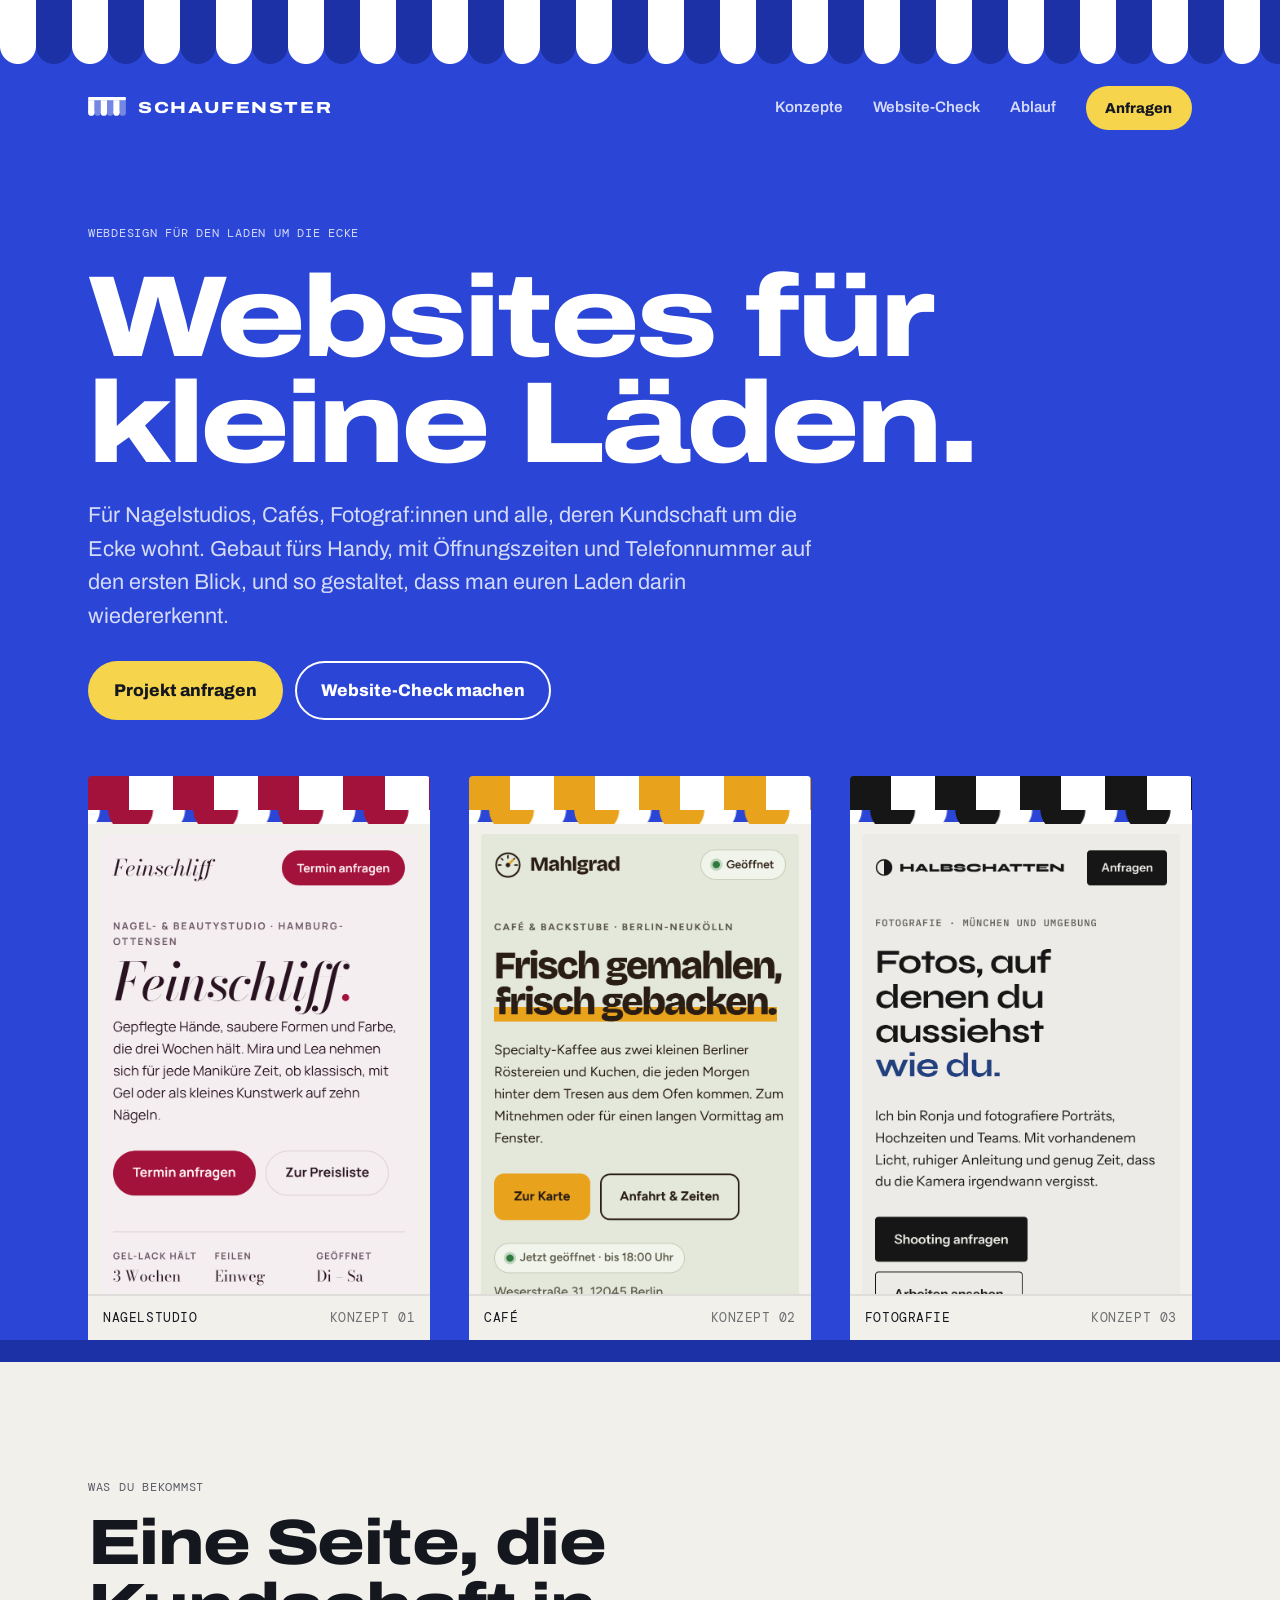
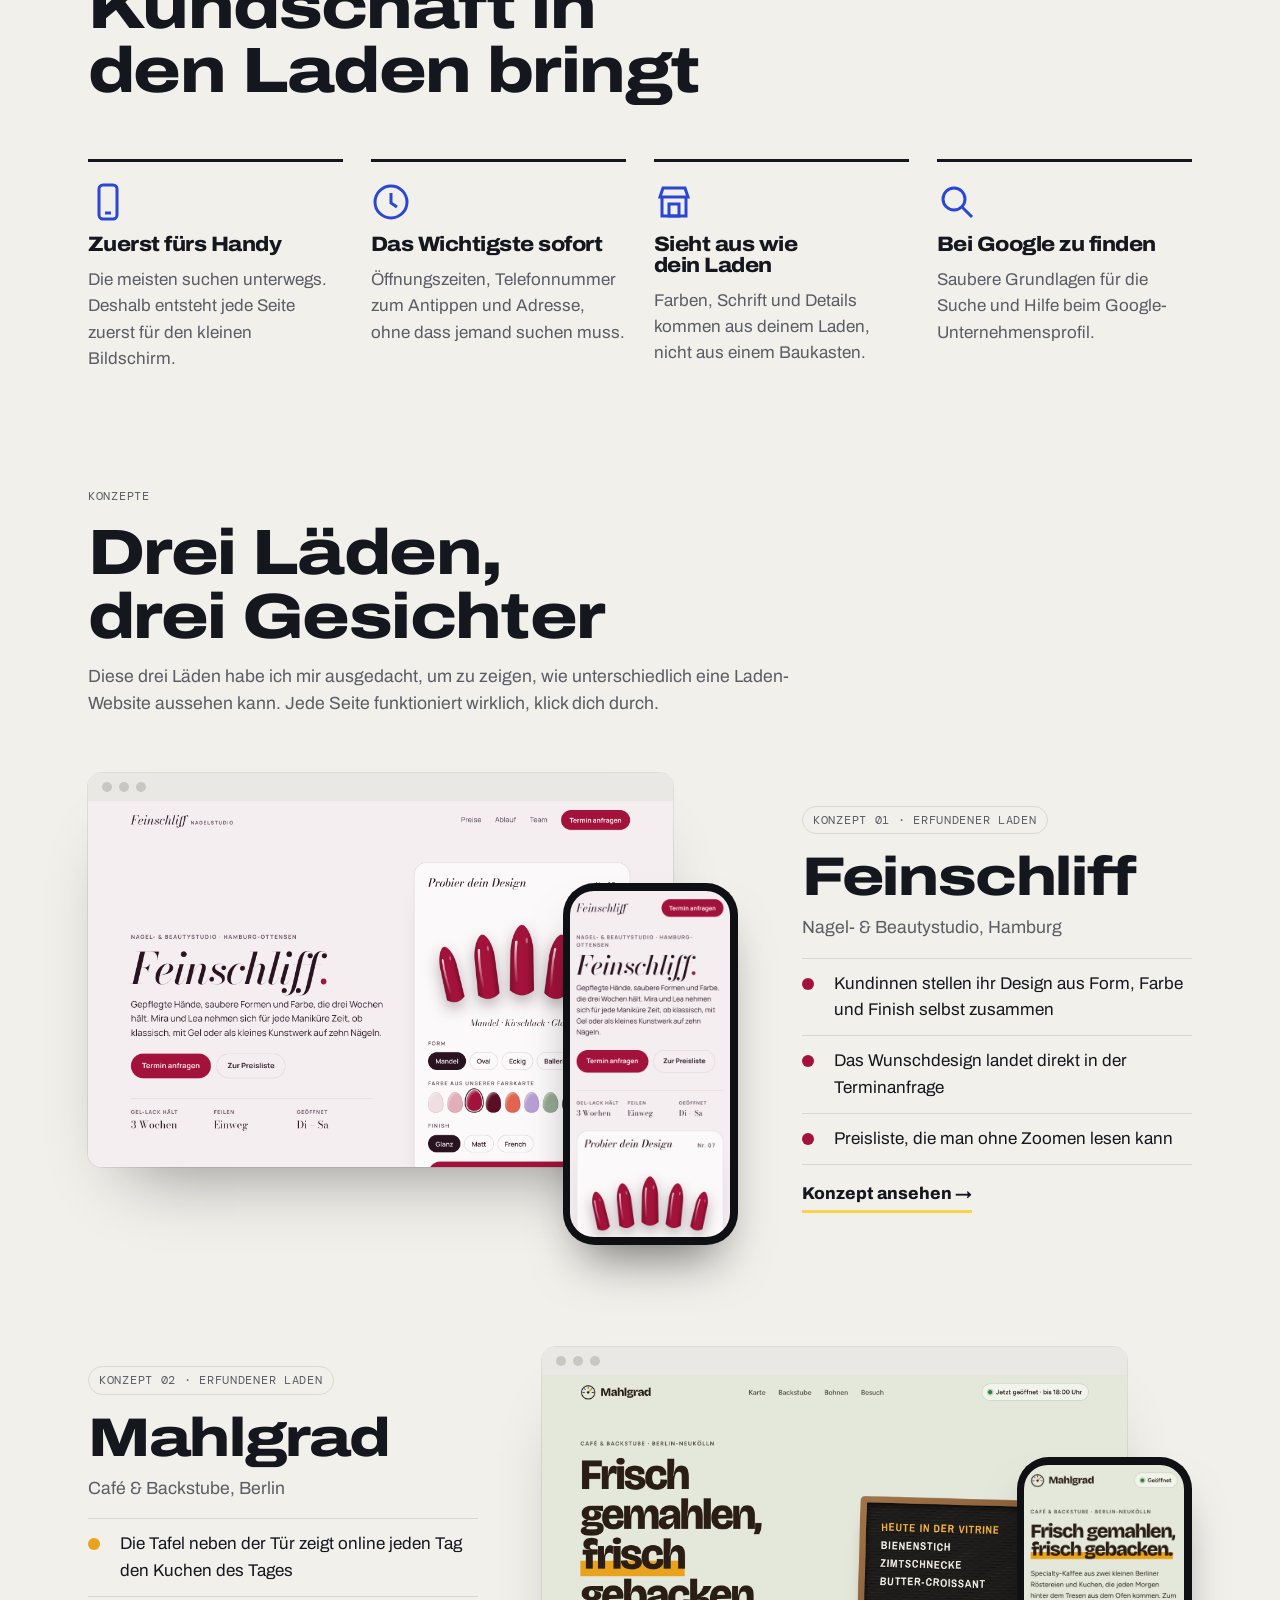
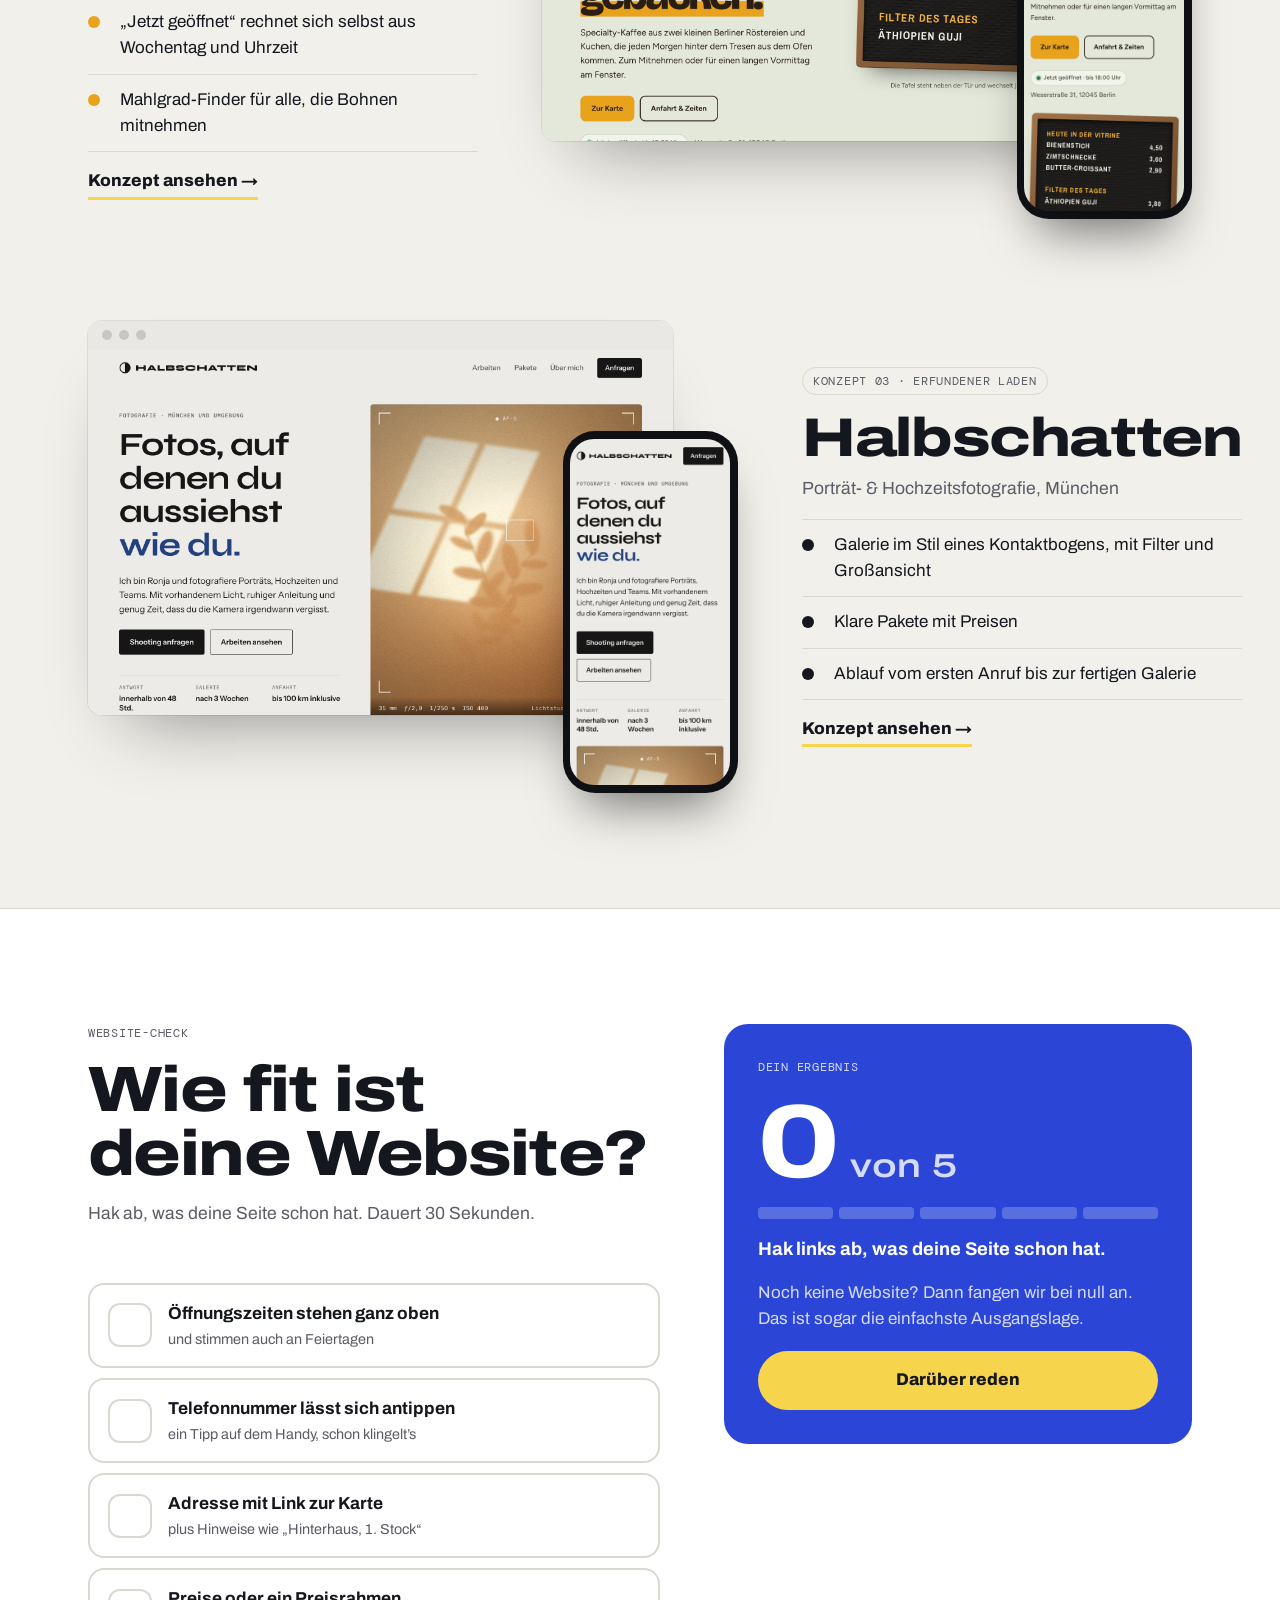
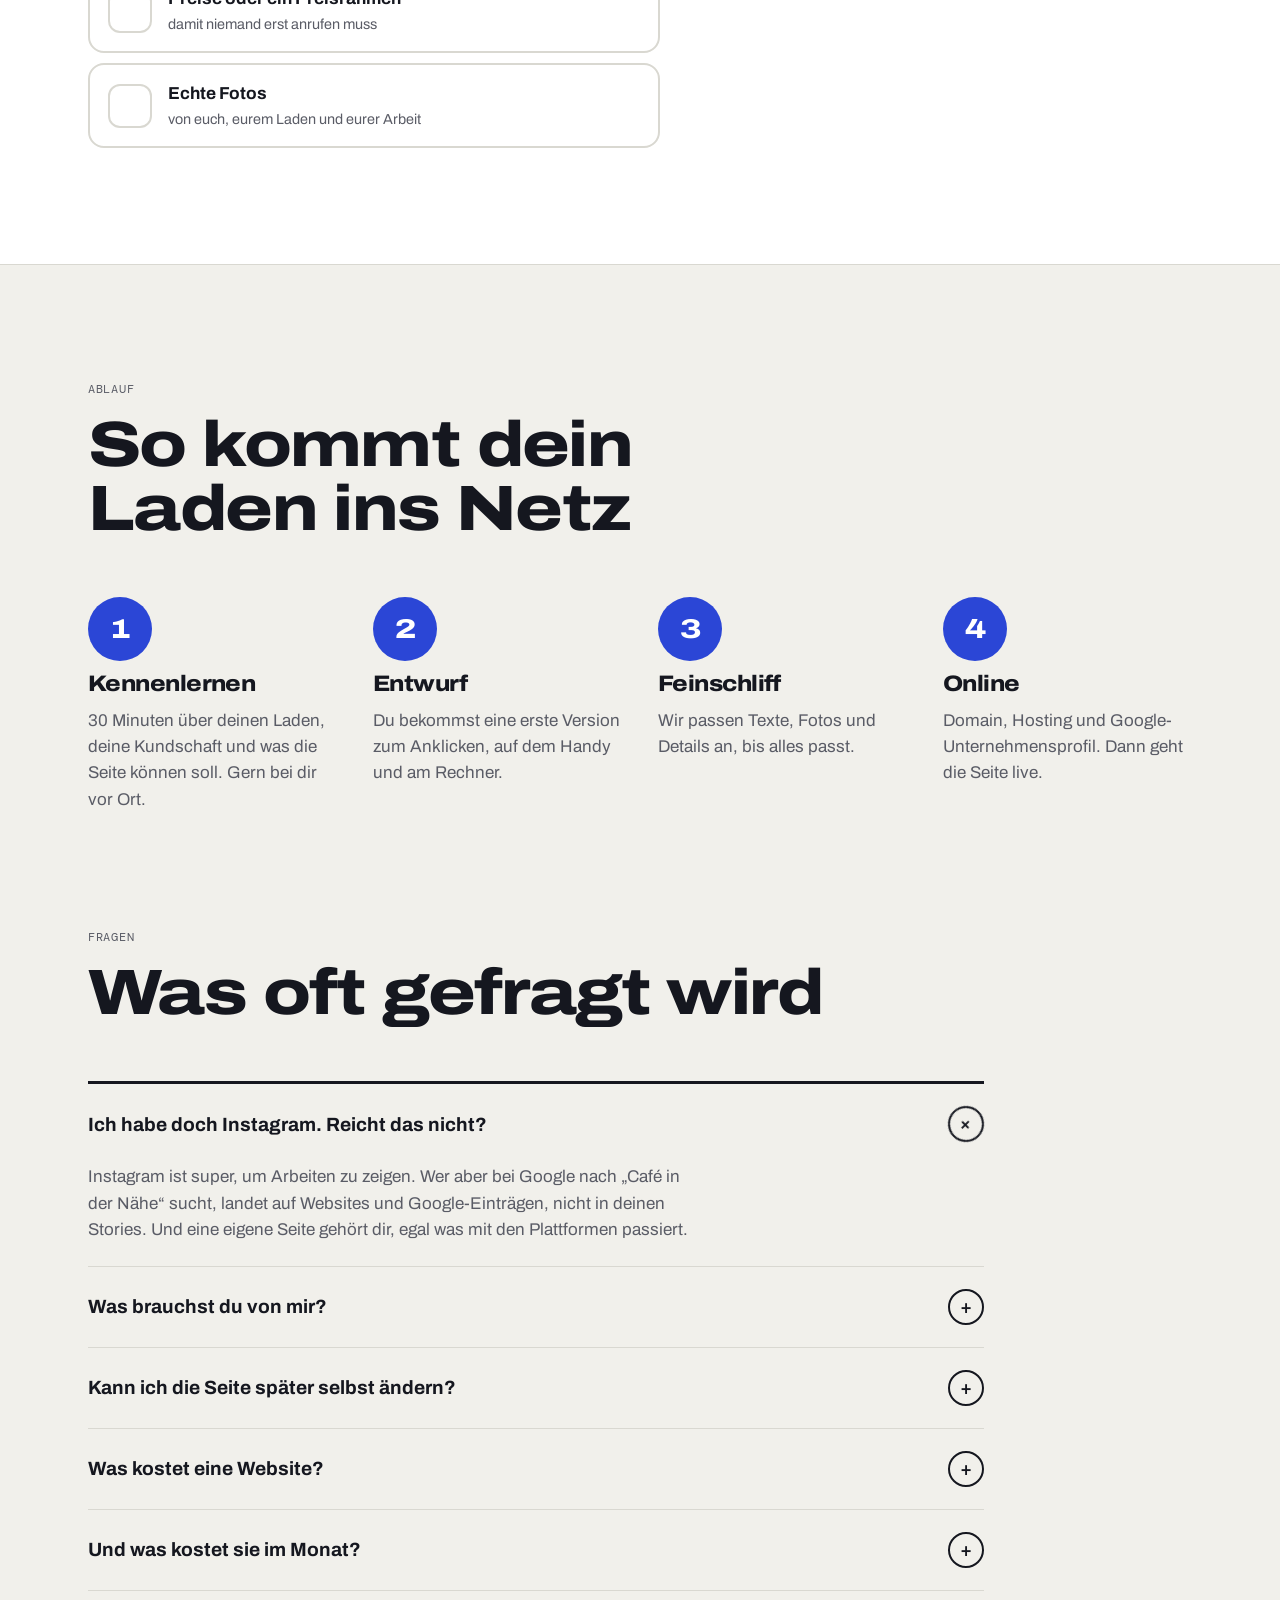
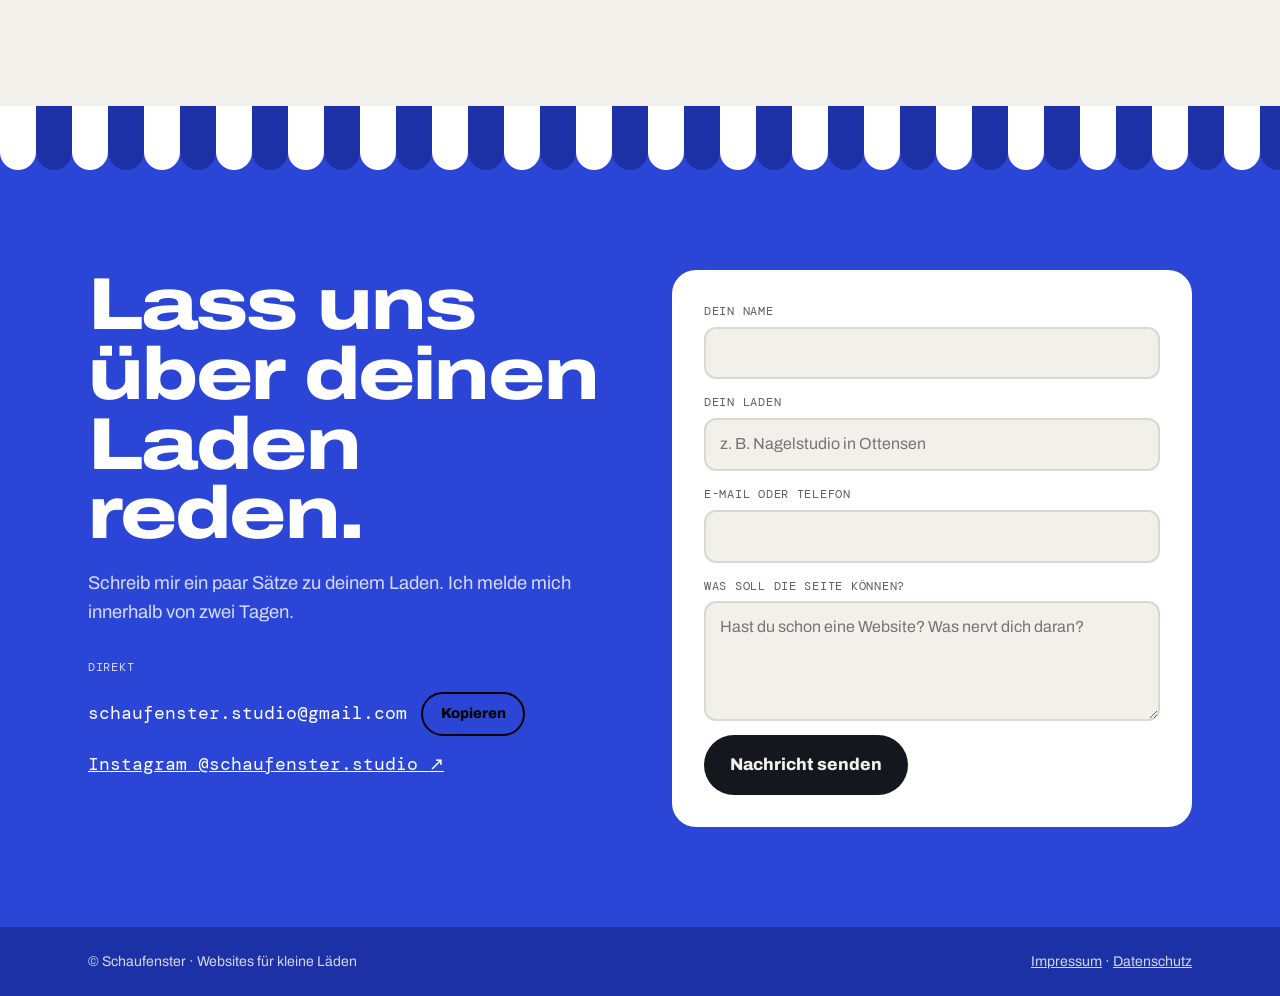
==== websites/index.html @ ecf6ef1a "Add Schaufenster portfolio site and story highlight covers Portfolio page linking the three concept " ====
<!doctype html>
<html lang="de">
<head>
<meta charset="utf-8">
<meta name="viewport" content="width=device-width, initial-scale=1, viewport-fit=cover">
<title>Schaufenster Webdesign</title>
<meta name="description" content="Schaufenster – Websites für Nagelstudios, Cafés, Fotograf:innen und alle Läden um die Ecke.">
<link rel="preconnect" href="https://fonts.googleapis.com">
<link rel="preconnect" href="https://fonts.gstatic.com" crossorigin>
<link rel="stylesheet" href="https://fonts.googleapis.com/css2?family=Archivo:wdth,wght@62..125,100..900&family=DM+Mono:wght@400;500&display=swap">
<style>
/* Layout: blaue Ladenstraße als Hero (drei Schaufenster mit den Konzepten), danach Papiergrund:
   Leistungen, Konzepte groß, Website-Check zum Abhaken, Ablauf, Fragen, blauer Kontaktblock. */
:root{
  --paper:#F1F0EB;
  --surface:#FFFFFF;
  --ink:#15171F;
  --muted:#5A5C66;
  --line:#D9D8D1;
  --cobalt:#2B46D6;
  --cobalt-deep:#1D31A6;
  --on-cobalt:#FFFFFF;
  --soft-on-cobalt:rgb(255 255 255 / .8);
  --accent-text:#2B46D6;
  --sun:#F6D44C;
  --on-sun:#15171F;
  --frame:#F1F0EB;
  --display:"Archivo","Arial Black",system-ui,sans-serif;
  --mono:"DM Mono",ui-monospace,Menlo,Consolas,monospace;
  --gutter:clamp(16px,4vw,48px);
}
@media (prefers-color-scheme: dark){
  :root:not([data-theme="light"]){
    --paper:#10121C;--surface:#191C2A;--ink:#ECEBE6;--muted:#A3A5B2;--line:#2D3144;--cobalt:#3550E0;--cobalt-deep:#22379F;--accent-text:#A3B4FF;--frame:#E9E8E3;color-scheme:dark;
  }
}
:root[data-theme="dark"]{
  --paper:#10121C;--surface:#191C2A;--ink:#ECEBE6;--muted:#A3A5B2;--line:#2D3144;--cobalt:#3550E0;--cobalt-deep:#22379F;--accent-text:#A3B4FF;--frame:#E9E8E3;color-scheme:dark;
}
*,*::before,*::after{box-sizing:border-box}
[hidden]{display:none!important}
html{scroll-behavior:smooth}
body{margin:0;background:var(--paper);color:var(--ink);font-family:var(--display);font-size:17px;line-height:1.55;font-variation-settings:"wdth" 100;-webkit-font-smoothing:antialiased}
.wrap{max-width:1200px;margin-inline:auto;padding-left:max(var(--gutter),env(safe-area-inset-left,0px));padding-right:max(var(--gutter),env(safe-area-inset-right,0px))}
a{color:inherit}
img{max-width:100%}
:focus-visible{outline:3px solid var(--sun);outline-offset:3px;border-radius:6px}
h1,h2,h3{margin:0;font-weight:800;line-height:1;letter-spacing:-.025em;text-wrap:balance}
p{margin:0}
.label{font-family:var(--mono);font-size:.78rem;letter-spacing:.06em;text-transform:uppercase;color:var(--muted)}
.wide{font-variation-settings:"wdth" 125}

/* Markise */
.awning{height:46px;background:repeating-linear-gradient(90deg,var(--a1) 0 36px,var(--a2) 36px 72px)}
.scallops{height:18px;background:
  radial-gradient(circle at 18px 0,var(--a1) 17.5px,transparent 18.5px) 0 0/72px 18px repeat-x,
  radial-gradient(circle at 54px 0,var(--a2) 17.5px,transparent 18.5px) 0 0/72px 18px repeat-x}

/* Hero */
.hero{background:var(--cobalt);color:var(--on-cobalt);margin-top:calc(-1 * env(safe-area-inset-top,0px));padding-top:env(safe-area-inset-top,0px);--a1:var(--on-cobalt);--a2:var(--cobalt-deep)}
.nav{display:flex;align-items:center;justify-content:space-between;gap:16px;padding-block:22px}
.logo{display:flex;align-items:center;gap:12px;text-decoration:none;font-weight:800;letter-spacing:.1em;font-size:1rem;font-variation-settings:"wdth" 125}
.logo svg{width:38px;height:22px}
.links{display:flex;align-items:center;gap:clamp(14px,2.4vw,30px);font-weight:600;font-size:.95rem}
.links a:not(.btn){text-decoration:none;color:var(--soft-on-cobalt)}
.links a:not(.btn):hover{color:var(--on-cobalt)}
@media (max-width:760px){.links a:not(.btn){display:none}}
.btn{font:inherit;display:inline-flex;align-items:center;justify-content:center;gap:.5rem;padding:.9rem 1.5rem;border-radius:999px;font-weight:800;text-decoration:none;border:2px solid transparent;cursor:pointer;transition:transform .15s ease}
.btn:hover{transform:translateY(-2px)}
.btn-sun{background:var(--sun);color:var(--on-sun)}
.btn-line{border-color:currentColor;background:transparent}
.btn-small{padding:.55rem 1.1rem;font-size:.9rem}
.hero-copy{display:grid;gap:22px;padding-block:clamp(28px,6vw,72px) clamp(36px,5vw,56px);max-width:58rem}
.hero h1{font-size:clamp(3rem,9vw,7.6rem);line-height:.92;letter-spacing:-.035em;font-variation-settings:"wdth" 125}
.hero .lead{font-size:clamp(1.08rem,1.8vw,1.35rem);max-width:34em;color:var(--soft-on-cobalt)}
.cta{display:flex;flex-wrap:wrap;gap:12px;margin-top:6px}

/* Ladenstraße */
.street{display:grid;grid-template-columns:repeat(3,minmax(0,1fr));gap:clamp(12px,3vw,40px);align-items:end;padding-bottom:0}
.shop{display:grid;text-decoration:none;color:inherit;transition:transform .25s cubic-bezier(.2,.7,.2,1)}
.shop:hover{transform:translateY(-8px)}
.shop .awning{height:clamp(18px,3vw,34px);background:repeating-linear-gradient(90deg,var(--a1) 0 12%,var(--a2) 12% 24.9%);border-radius:4px 4px 0 0}
.shop .scallops{height:clamp(8px,1.4vw,14px);background:
  radial-gradient(circle at 50% 0,var(--a1) 49%,transparent 51%) 0 0/24.9% 100% repeat-x,
  radial-gradient(circle at 50% 0,var(--a2) 49%,transparent 51%) 12.45% 0/24.9% 100% repeat-x;margin-bottom:-2px;position:relative;z-index:1}
.win{display:block;background:var(--frame);padding:clamp(5px,1vw,12px) clamp(5px,1vw,12px) 0;border-radius:0 0 0 0}
.win img{display:block;width:100%;aspect-ratio:9/13;object-fit:cover;object-position:top;border-radius:4px 4px 0 0}
.sill{display:flex;justify-content:space-between;align-items:center;gap:8px;background:var(--frame);color:#15171F;padding:clamp(6px,1vw,12px) clamp(8px,1.2vw,16px);font-family:var(--mono);font-size:clamp(.62rem,1.1vw,.82rem);letter-spacing:.04em;text-transform:uppercase;border-top:2px solid rgb(0 0 0 / .08)}
.sill span:last-child{opacity:.6}
@media (max-width:540px){.sill span:last-child{display:none}}
.pavement{height:clamp(14px,2vw,22px);background:var(--cobalt-deep)}

/* Bänder */
.band{padding-block:clamp(64px,9vw,120px)}
.sec-head{display:grid;gap:14px;max-width:46rem;margin-bottom:clamp(32px,5vw,56px)}
.sec-head h2{font-size:clamp(2.2rem,5.4vw,4rem);font-variation-settings:"wdth" 120}
.sec-head p:not(.label){font-size:1.1rem;color:var(--muted)}

/* Leistungen */
.feats{display:grid;grid-template-columns:repeat(4,minmax(0,1fr));gap:clamp(18px,2.5vw,28px)}
@media (max-width:980px){.feats{grid-template-columns:repeat(2,minmax(0,1fr))}}
@media (max-width:520px){.feats{grid-template-columns:minmax(0,1fr)}}
.feat{display:grid;gap:12px;align-content:start;padding-top:20px;border-top:3px solid var(--ink)}
.feat svg{width:40px;height:40px;color:var(--accent-text)}
.feat h3{font-size:1.3rem;font-variation-settings:"wdth" 110}
.feat p{color:var(--muted)}

/* Konzepte */
.cases{display:grid;gap:clamp(56px,8vw,110px)}
.case{display:grid;grid-template-columns:minmax(0,1.25fr) minmax(0,.75fr);gap:clamp(28px,5vw,72px);align-items:center}
.case:nth-child(even){grid-template-columns:minmax(0,.75fr) minmax(0,1.25fr)}
.case:nth-child(even) .device{order:2}
@media (max-width:900px){.case,.case:nth-child(even){grid-template-columns:minmax(0,1fr)}.case:nth-child(even) .device{order:0}}
.device{position:relative;padding-bottom:12%;padding-right:10%}
.browser{border-radius:14px;overflow:hidden;background:#FFFFFF;box-shadow:0 40px 70px -40px rgb(0 0 0 / .45),0 0 0 1px rgb(0 0 0 / .08)}
.browser .bar{height:28px;background:#E9E8E4;display:flex;align-items:center;gap:7px;padding-left:14px}
.browser .bar i{width:10px;height:10px;border-radius:50%;background:#C9C7C1}
.browser img{display:block;width:100%}
.phone{position:absolute;right:0;bottom:0;width:27%;padding:1.2%;border-radius:clamp(16px,2.6vw,32px);background:#0F1014;box-shadow:0 30px 50px -20px rgb(0 0 0 / .55)}
.phone img{display:block;width:100%;border-radius:clamp(12px,2vw,24px)}
.case-text{display:grid;gap:16px;align-content:center}
.case-text h3{font-size:clamp(2.2rem,4.4vw,3.4rem);font-variation-settings:"wdth" 125}
.case-text .kind{font-size:1.1rem;color:var(--muted);margin-top:-6px}
.case-text ul{list-style:none;margin:0;padding:0;border-top:1px solid var(--line)}
.case-text li{padding-block:12px;border-bottom:1px solid var(--line);display:grid;grid-template-columns:22px minmax(0,1fr);gap:10px}
.case-text li::before{content:"";width:12px;height:12px;margin-top:7px;border-radius:50%;background:var(--dot)}
.case-text .go{justify-self:start;color:var(--ink);font-weight:800;text-decoration:none;border-bottom:3px solid var(--sun);padding-bottom:2px}
.case-text .go:hover{border-bottom-color:var(--accent-text)}
.tag{justify-self:start;font-family:var(--mono);font-size:.74rem;letter-spacing:.06em;text-transform:uppercase;padding:4px 10px;border-radius:999px;border:1.5px solid var(--line);color:var(--muted)}

/* Website-Check */
.check-band{background:var(--surface);border-block:1px solid var(--line)}
.check{display:grid;grid-template-columns:minmax(0,1.1fr) minmax(0,.9fr);gap:clamp(28px,5vw,72px);align-items:start}
@media (max-width:900px){.check{grid-template-columns:minmax(0,1fr)}}
.qs{list-style:none;margin:0;padding:0;display:grid;gap:10px}
.q{position:relative}
.q input{position:absolute;opacity:0;inset:0;width:100%;height:100%;margin:0;cursor:pointer}
.q label{display:grid;grid-template-columns:44px minmax(0,1fr);gap:16px;align-items:center;padding:16px 18px;border:2px solid var(--line);border-radius:16px;cursor:pointer;transition:border-color .15s,background-color .15s}
.q .box{width:44px;height:44px;border-radius:12px;border:2px solid var(--line);display:grid;place-items:center;transition:background-color .15s,border-color .15s}
.q .box svg{width:24px;height:24px;opacity:0;color:var(--on-sun)}
.q b{display:block;font-size:1.08rem}
.q small{display:block;color:var(--muted);font-size:.9rem}
.q input:checked + label{border-color:var(--ink)}
.q input:checked + label .box{background:var(--sun);border-color:var(--sun)}
.q input:checked + label .box svg{opacity:1}
.q input:focus-visible + label{outline:3px solid var(--accent-text);outline-offset:2px}
.result{position:sticky;top:24px;display:grid;gap:18px;padding:clamp(22px,3vw,34px);border-radius:24px;background:var(--cobalt);color:var(--on-cobalt)}
.score{font-size:clamp(4rem,9vw,6.5rem);font-weight:800;line-height:.9;font-variation-settings:"wdth" 125;font-variant-numeric:tabular-nums}
.score small{font-size:.32em;font-weight:600;color:var(--soft-on-cobalt);letter-spacing:0}
.meter{display:grid;grid-template-columns:repeat(5,1fr);gap:6px}
.meter i{height:12px;border-radius:4px;background:rgb(255 255 255 / .22);transition:background-color .2s}
.meter i.on{background:var(--sun)}
.verdict{font-size:1.15rem;font-weight:700;line-height:1.35}
.verdict-sub{color:var(--soft-on-cobalt)}

/* Ablauf */
.steps{list-style:none;margin:0;padding:0;display:grid;grid-template-columns:repeat(4,minmax(0,1fr));gap:clamp(18px,3vw,36px)}
@media (max-width:980px){.steps{grid-template-columns:repeat(2,minmax(0,1fr))}}
@media (max-width:520px){.steps{grid-template-columns:minmax(0,1fr)}}
.steps li{display:grid;gap:12px;align-content:start}
.num{width:64px;height:64px;border-radius:50%;background:var(--cobalt);color:var(--on-cobalt);display:grid;place-items:center;font-size:1.7rem;font-weight:800;font-variation-settings:"wdth" 125}
.steps h3{font-size:1.4rem;font-variation-settings:"wdth" 112}
.steps p{color:var(--muted)}

/* Fragen */
.faq{display:grid;gap:0;border-top:3px solid var(--ink);max-width:56rem}
.faq details{border-bottom:1px solid var(--line)}
.faq summary{list-style:none;cursor:pointer;display:flex;justify-content:space-between;align-items:center;gap:18px;padding-block:22px;font-size:1.2rem;font-weight:700}
.faq summary::-webkit-details-marker{display:none}
.faq summary::after{content:"+";flex:none;width:36px;height:36px;border-radius:50%;display:grid;place-items:center;border:2px solid var(--ink);font-weight:600;transition:transform .2s}
.faq details[open] summary::after{transform:rotate(45deg)}
.faq details p{padding-bottom:22px;color:var(--muted);max-width:62ch}

/* Kontakt */
.contact{background:var(--cobalt);color:var(--on-cobalt);--a1:var(--on-cobalt);--a2:var(--cobalt-deep)}
.contact-in{display:grid;grid-template-columns:minmax(0,1fr) minmax(0,1fr);gap:clamp(28px,5vw,72px);align-items:start;padding-block:clamp(56px,8vw,100px)}
@media (max-width:900px){.contact-in{grid-template-columns:minmax(0,1fr)}}
.contact h2{font-size:clamp(2.4rem,6vw,4.6rem);font-variation-settings:"wdth" 125;line-height:.95}
.contact .lead{margin-top:20px;font-size:1.15rem;color:var(--soft-on-cobalt);max-width:30em}
.direct{display:grid;gap:14px;margin-top:32px}
.direct-row{display:flex;flex-wrap:wrap;align-items:center;gap:10px 14px}
.direct .addr{font-family:var(--mono);font-size:clamp(.95rem,2vw,1.15rem);user-select:all;overflow-wrap:anywhere}
.form{display:grid;gap:14px;padding:clamp(20px,3vw,32px);border-radius:24px;background:var(--surface);color:var(--ink)}
.form label{font-family:var(--mono);font-size:.76rem;letter-spacing:.06em;text-transform:uppercase;color:var(--muted)}
.field{display:grid;gap:6px}
.form input,.form select,.form textarea{font:inherit;font-size:1rem;color:var(--ink);background:var(--paper);border:2px solid var(--line);border-radius:12px;padding:.75rem .9rem;width:100%;min-width:0}
.form input:focus,.form select:focus,.form textarea:focus{outline:none;border-color:var(--cobalt)}
.form textarea{min-height:120px;resize:vertical}
.form .btn{justify-self:start;background:var(--ink);color:var(--paper)}
.status{padding:14px 16px;border-radius:12px;background:var(--paper);border:2px solid var(--sun);font-size:.95rem}
footer{background:var(--cobalt-deep);color:var(--soft-on-cobalt)}
.foot{display:flex;flex-wrap:wrap;justify-content:space-between;gap:10px 28px;padding-block:24px;font-size:.88rem}
@media (prefers-reduced-motion: reduce){html{scroll-behavior:auto}*,*::before,*::after{transition:none!important}}
</style>
</head>
<body>

<header class="hero" id="start">
  <div class="awning"></div>
  <div class="scallops"></div>
  <div class="wrap">
    <nav class="nav" aria-label="Hauptnavigation">
      <a class="logo" href="#start" aria-label="Schaufenster, zum Anfang">
        <svg viewBox="0 0 120 70" aria-hidden="true"><rect width="120" height="10" rx="2" fill="currentColor"/><g fill="currentColor"><rect x="0" y="10" width="20" height="40"/><circle cx="10" cy="50" r="10"/><rect x="40" y="10" width="20" height="40"/><circle cx="50" cy="50" r="10"/><rect x="80" y="10" width="20" height="40"/><circle cx="90" cy="50" r="10"/></g><g fill="currentColor" opacity=".35"><rect x="20" y="10" width="20" height="40"/><circle cx="30" cy="50" r="10"/><rect x="60" y="10" width="20" height="40"/><circle cx="70" cy="50" r="10"/><rect x="100" y="10" width="20" height="40"/><circle cx="110" cy="50" r="10"/></g></svg>
        SCHAUFENSTER
      </a>
      <div class="links">
        <a href="#konzepte">Konzepte</a>
        <a href="#check">Website-Check</a>
        <a href="#ablauf">Ablauf</a>
        <a class="btn btn-sun btn-small" href="#kontakt">Anfragen</a>
      </div>
    </nav>
    <div class="hero-copy">
      <p class="label" style="color:var(--soft-on-cobalt)">Webdesign für den Laden um die Ecke</p>
      <h1>Websites für kleine Läden.</h1>
      <p class="lead">Für Nagelstudios, Cafés, Fotograf:innen und alle, deren Kundschaft um die Ecke wohnt. Gebaut fürs Handy, mit Öffnungszeiten und Telefonnummer auf den ersten Blick, und so gestaltet, dass man euren Laden darin wiedererkennt.</p>
      <div class="cta">
        <a class="btn btn-sun" href="#kontakt">Projekt anfragen</a>
        <a class="btn btn-line" href="#check">Website-Check machen</a>
      </div>
    </div>
    <div class="street" aria-label="Drei Konzepte">
      <a class="shop" href="#konzept-feinschliff" style="--a1:#A3123A;--a2:#FFFFFF">
        <span class="awning"></span><span class="scallops"></span>
        <span class="win"><img src="img/feinschliff-mobile.png" alt="Handyansicht: Nagelstudio Feinschliff"></span>
        <span class="sill"><span>Nagelstudio</span><span>Konzept 01</span></span>
      </a>
      <a class="shop" href="#konzept-mahlgrad" style="--a1:#E9A21C;--a2:#FFFFFF">
        <span class="awning"></span><span class="scallops"></span>
        <span class="win"><img src="img/mahlgrad-mobile.png" alt="Handyansicht: Café Mahlgrad"></span>
        <span class="sill"><span>Café</span><span>Konzept 02</span></span>
      </a>
      <a class="shop" href="#konzept-halbschatten" style="--a1:#161616;--a2:#FFFFFF">
        <span class="awning"></span><span class="scallops"></span>
        <span class="win"><img src="img/halbschatten-mobile.png" alt="Handyansicht: Fotografie Halbschatten"></span>
        <span class="sill"><span>Fotografie</span><span>Konzept 03</span></span>
      </a>
    </div>
  </div>
  <div class="pavement"></div>
</header>

<main>
<section class="band">
  <div class="wrap">
    <div class="sec-head">
      <p class="label">Was du bekommst</p>
      <h2>Eine Seite, die Kundschaft in den Laden bringt</h2>
    </div>
    <div class="feats">
      <div class="feat">
        <svg viewBox="0 0 40 40" fill="none" stroke="currentColor" stroke-width="3" aria-hidden="true"><rect x="11" y="3" width="18" height="34" rx="4"/><line x1="17" y1="31" x2="23" y2="31"/></svg>
        <h3>Zuerst fürs Handy</h3>
        <p>Die meisten suchen unterwegs. Deshalb entsteht jede Seite zuerst für den kleinen Bildschirm.</p>
      </div>
      <div class="feat">
        <svg viewBox="0 0 40 40" fill="none" stroke="currentColor" stroke-width="3" aria-hidden="true"><circle cx="20" cy="20" r="16"/><path d="M20 11v10l6 4"/></svg>
        <h3>Das Wichtigste sofort</h3>
        <p>Öffnungszeiten, Telefonnummer zum Antippen und Adresse, ohne dass jemand suchen muss.</p>
      </div>
      <div class="feat">
        <svg viewBox="0 0 40 40" fill="none" stroke="currentColor" stroke-width="3" aria-hidden="true"><path d="M6 15h28l-3-9H9z"/><path d="M8 15v19h24V15"/><rect x="15" y="22" width="10" height="12"/></svg>
        <h3>Sieht aus wie dein Laden</h3>
        <p>Farben, Schrift und Details kommen aus deinem Laden, nicht aus einem Baukasten.</p>
      </div>
      <div class="feat">
        <svg viewBox="0 0 40 40" fill="none" stroke="currentColor" stroke-width="3" aria-hidden="true"><circle cx="17" cy="17" r="11"/><line x1="25" y1="25" x2="35" y2="35"/></svg>
        <h3>Bei Google zu finden</h3>
        <p>Saubere Grundlagen für die Suche und Hilfe beim Google-Unternehmensprofil.</p>
      </div>
    </div>
  </div>
</section>

<section class="band" id="konzepte" style="padding-top:0">
  <div class="wrap">
    <div class="sec-head">
      <p class="label">Konzepte</p>
      <h2>Drei Läden, drei Gesichter</h2>
      <p>Diese drei Läden habe ich mir ausgedacht, um zu zeigen, wie unterschiedlich eine Laden-Website aussehen kann. Jede Seite funktioniert wirklich, klick dich durch.</p>
    </div>
    <div class="cases">
      <article class="case" id="konzept-feinschliff" style="--dot:#A3123A">
        <div class="device">
          <div class="browser"><div class="bar"><i></i><i></i><i></i></div><img src="img/feinschliff-desktop.png" alt="Desktopansicht der Nagelstudio-Website Feinschliff" loading="lazy"></div>
          <div class="phone"><img src="img/feinschliff-mobile.png" alt="" loading="lazy"></div>
        </div>
        <div class="case-text">
          <span class="tag">Konzept 01 · erfundener Laden</span>
          <h3>Feinschliff</h3>
          <p class="kind">Nagel- &amp; Beautystudio, Hamburg</p>
          <ul>
            <li>Kundinnen stellen ihr Design aus Form, Farbe und Finish selbst zusammen</li>
            <li>Das Wunschdesign landet direkt in der Terminanfrage</li>
            <li>Preisliste, die man ohne Zoomen lesen kann</li>
          </ul>
          <a class="go" href="feinschliff/index.html">Konzept ansehen →</a>
        </div>
      </article>
      <article class="case" id="konzept-mahlgrad" style="--dot:#E9A21C">
        <div class="device">
          <div class="browser"><div class="bar"><i></i><i></i><i></i></div><img src="img/mahlgrad-desktop.png" alt="Desktopansicht der Café-Website Mahlgrad" loading="lazy"></div>
          <div class="phone"><img src="img/mahlgrad-mobile.png" alt="" loading="lazy"></div>
        </div>
        <div class="case-text">
          <span class="tag">Konzept 02 · erfundener Laden</span>
          <h3>Mahlgrad</h3>
          <p class="kind">Café &amp; Backstube, Berlin</p>
          <ul>
            <li>Die Tafel neben der Tür zeigt online jeden Tag den Kuchen des Tages</li>
            <li>„Jetzt geöffnet“ rechnet sich selbst aus Wochentag und Uhrzeit</li>
            <li>Mahlgrad-Finder für alle, die Bohnen mitnehmen</li>
          </ul>
          <a class="go" href="mahlgrad/index.html">Konzept ansehen →</a>
        </div>
      </article>
      <article class="case" id="konzept-halbschatten" style="--dot:var(--ink)">
        <div class="device">
          <div class="browser"><div class="bar"><i></i><i></i><i></i></div><img src="img/halbschatten-desktop.png" alt="Desktopansicht der Fotografie-Website Halbschatten" loading="lazy"></div>
          <div class="phone"><img src="img/halbschatten-mobile.png" alt="" loading="lazy"></div>
        </div>
        <div class="case-text">
          <span class="tag">Konzept 03 · erfundener Laden</span>
          <h3>Halbschatten</h3>
          <p class="kind">Porträt- &amp; Hochzeitsfotografie, München</p>
          <ul>
            <li>Galerie im Stil eines Kontaktbogens, mit Filter und Großansicht</li>
            <li>Klare Pakete mit Preisen</li>
            <li>Ablauf vom ersten Anruf bis zur fertigen Galerie</li>
          </ul>
          <a class="go" href="halbschatten/index.html">Konzept ansehen →</a>
        </div>
      </article>
    </div>
  </div>
</section>

<section class="band check-band" id="check">
  <div class="wrap check">
    <div>
      <div class="sec-head">
        <p class="label">Website-Check</p>
        <h2>Wie fit ist deine Website?</h2>
        <p>Hak ab, was deine Seite schon hat. Dauert 30 Sekunden.</p>
      </div>
      <ul class="qs" id="qs">
        <li class="q"><input type="checkbox" id="q1"><label for="q1"><span class="box"><svg viewBox="0 0 24 24" fill="none" stroke="currentColor" stroke-width="3.4" stroke-linecap="round" stroke-linejoin="round"><path d="M4 12.5l5 5L20 6.5"/></svg></span><span><b>Öffnungszeiten stehen ganz oben</b><small>und stimmen auch an Feiertagen</small></span></label></li>
        <li class="q"><input type="checkbox" id="q2"><label for="q2"><span class="box"><svg viewBox="0 0 24 24" fill="none" stroke="currentColor" stroke-width="3.4" stroke-linecap="round" stroke-linejoin="round"><path d="M4 12.5l5 5L20 6.5"/></svg></span><span><b>Telefonnummer lässt sich antippen</b><small>ein Tipp auf dem Handy, schon klingelt’s</small></span></label></li>
        <li class="q"><input type="checkbox" id="q3"><label for="q3"><span class="box"><svg viewBox="0 0 24 24" fill="none" stroke="currentColor" stroke-width="3.4" stroke-linecap="round" stroke-linejoin="round"><path d="M4 12.5l5 5L20 6.5"/></svg></span><span><b>Adresse mit Link zur Karte</b><small>plus Hinweise wie „Hinterhaus, 1. Stock“</small></span></label></li>
        <li class="q"><input type="checkbox" id="q4"><label for="q4"><span class="box"><svg viewBox="0 0 24 24" fill="none" stroke="currentColor" stroke-width="3.4" stroke-linecap="round" stroke-linejoin="round"><path d="M4 12.5l5 5L20 6.5"/></svg></span><span><b>Preise oder ein Preisrahmen</b><small>damit niemand erst anrufen muss</small></span></label></li>
        <li class="q"><input type="checkbox" id="q5"><label for="q5"><span class="box"><svg viewBox="0 0 24 24" fill="none" stroke="currentColor" stroke-width="3.4" stroke-linecap="round" stroke-linejoin="round"><path d="M4 12.5l5 5L20 6.5"/></svg></span><span><b>Echte Fotos</b><small>von euch, eurem Laden und eurer Arbeit</small></span></label></li>
      </ul>
    </div>
    <aside class="result" aria-live="polite">
      <p class="label" style="color:var(--soft-on-cobalt)">Dein Ergebnis</p>
      <p class="score"><span id="score">0</span><small> von 5</small></p>
      <div class="meter" id="meter" aria-hidden="true"><i></i><i></i><i></i><i></i><i></i></div>
      <p class="verdict" id="verdict">Hak links ab, was deine Seite schon hat.</p>
      <p class="verdict-sub" id="verdict-sub">Noch keine Website? Dann fangen wir bei null an. Das ist sogar die einfachste Ausgangslage.</p>
      <a class="btn btn-sun" href="#kontakt">Darüber reden</a>
    </aside>
  </div>
</section>

<section class="band" id="ablauf">
  <div class="wrap">
    <div class="sec-head">
      <p class="label">Ablauf</p>
      <h2>So kommt dein Laden ins Netz</h2>
    </div>
    <ol class="steps">
      <li><span class="num">1</span><h3>Kennenlernen</h3><p>30 Minuten über deinen Laden, deine Kundschaft und was die Seite können soll. Gern bei dir vor Ort.</p></li>
      <li><span class="num">2</span><h3>Entwurf</h3><p>Du bekommst eine erste Version zum Anklicken, auf dem Handy und am Rechner.</p></li>
      <li><span class="num">3</span><h3>Feinschliff</h3><p>Wir passen Texte, Fotos und Details an, bis alles passt.</p></li>
      <li><span class="num">4</span><h3>Online</h3><p>Domain, Hosting und Google-Unternehmensprofil. Dann geht die Seite live.</p></li>
    </ol>
  </div>
</section>

<section class="band" style="padding-top:0">
  <div class="wrap">
    <div class="sec-head">
      <p class="label">Fragen</p>
      <h2>Was oft gefragt wird</h2>
    </div>
    <div class="faq">
      <details open><summary>Ich habe doch Instagram. Reicht das nicht?</summary><p>Instagram ist super, um Arbeiten zu zeigen. Wer aber bei Google nach „Café in der Nähe“ sucht, landet auf Websites und Google-Einträgen, nicht in deinen Stories. Und eine eigene Seite gehört dir, egal was mit den Plattformen passiert.</p></details>
      <details><summary>Was brauchst du von mir?</summary><p>Ein Gespräch über deinen Laden, deine Öffnungszeiten, Preise und ein paar Fotos. Wenn du keine guten Fotos hast oder dir die Texte schwerfallen, finden wir gemeinsam eine Lösung.</p></details>
      <details><summary>Kann ich die Seite später selbst ändern?</summary><p>Auf Wunsch ja. Dinge, die sich oft ändern, wie Öffnungszeiten, Preise oder der Kuchen des Tages, kann ich so einrichten, dass du sie selbst anpasst.</p></details>
      <details><summary>Was kostet eine Website?</summary><p>Das hängt davon ab, was die Seite können soll. Nach dem Kennenlernen bekommst du ein festes Angebot, bevor irgendetwas losgeht.</p></details>
      <details><summary>Und was kostet sie im Monat?</summary><p>Für Domain und Hosting fallen meist nur wenige Euro im Monat an. Ich helfe dir bei der Einrichtung, die Verträge laufen auf deinen Namen.</p></details>
    </div>
  </div>
</section>

<section class="contact" id="kontakt">
  <div class="awning"></div>
  <div class="scallops"></div>
  <div class="wrap contact-in">
    <div>
      <h2>Lass uns über deinen Laden reden.</h2>
      <p class="lead">Schreib mir ein paar Sätze zu deinem Laden. Ich melde mich innerhalb von zwei Tagen.</p>
      <div class="direct">
        <p class="label" style="color:var(--soft-on-cobalt)">Direkt</p>
        <div class="direct-row"><span class="addr" id="mail">schaufenster.studio@gmail.com</span><button class="btn btn-line btn-small" type="button" id="copy">Kopieren</button></div>
        <div class="direct-row"><a class="addr" href="https://www.instagram.com/schaufenster.studio/" target="_blank" rel="noopener">Instagram @schaufenster.studio ↗</a></div>
      </div>
    </div>
    <form class="form" id="form" name="kontakt" method="POST" data-netlify="true" netlify-honeypot="website">
      <input type="hidden" name="form-name" value="kontakt">
      <p hidden><label>Nicht ausfüllen <input name="website"></label></p>
      <div class="field"><label for="f-name">Dein Name</label><input id="f-name" name="name" autocomplete="name" required></div>
      <div class="field"><label for="f-shop">Dein Laden</label><input id="f-shop" name="laden" placeholder="z. B. Nagelstudio in Ottensen"></div>
      <div class="field"><label for="f-mail">E-Mail oder Telefon</label><input id="f-mail" name="kontakt" required></div>
      <div class="field"><label for="f-msg">Was soll die Seite können?</label><textarea id="f-msg" name="nachricht" placeholder="Hast du schon eine Website? Was nervt dich daran?"></textarea></div>
      <button class="btn" type="submit">Nachricht senden</button>
      <p class="status" id="status" role="status" hidden></p>
    </form>
  </div>
</section>
</main>

<footer>
  <div class="wrap foot">
    <span>© Schaufenster · Websites für kleine Läden</span>
    <span><a href="#impressum">Impressum</a> · <a href="#datenschutz">Datenschutz</a></span>
  </div>
</footer>

<script>
(() => {
  // Website-Check
  const boxes = [...document.querySelectorAll("#qs input")];
  const bars = [...document.querySelectorAll("#meter i")];
  const T = {
    0: ["Hak links ab, was deine Seite schon hat.", "Noch keine Website? Dann fangen wir bei null an. Das ist sogar die einfachste Ausgangslage."],
    1: ["Da fehlt noch einiges.", "Gerade diese Punkte entscheiden, ob jemand vorbeikommt oder weitersucht."],
    2: ["Da fehlt noch einiges.", "Gerade diese Punkte entscheiden, ob jemand vorbeikommt oder weitersucht."],
    3: ["Gute Basis.", "Mit den fehlenden Punkten holst du deutlich mehr raus. Meist sind das kleine Änderungen."],
    4: ["Fast perfekt.", "Ein Punkt noch, dann hat deine Seite alles, was Kund:innen suchen."],
    5: ["Stark! Alles Wichtige ist da.", "Wenn deine Seite trotzdem nicht nach deinem Laden aussieht, lass uns reden."]
  };
  function update() {
    const n = boxes.filter(b => b.checked).length;
    document.getElementById("score").textContent = n;
    bars.forEach((b, i) => b.classList.toggle("on", i < n));
    const any = boxes.some(b => b.checked);
    const [v, s] = any ? T[n] : T[0];
    document.getElementById("verdict").textContent = v;
    document.getElementById("verdict-sub").textContent = s;
  }
  boxes.forEach(b => b.addEventListener("change", update));
  update();

  // E-Mail kopieren
  const copyBtn = document.getElementById("copy"), mail = document.getElementById("mail");
  copyBtn.addEventListener("click", () => {
    const ok = () => { copyBtn.textContent = "Kopiert"; setTimeout(() => copyBtn.textContent = "Kopieren", 1600); };
    const fb = () => { const r = document.createRange(); r.selectNodeContents(mail); const s = getSelection(); s.removeAllRanges(); s.addRange(r); copyBtn.textContent = "Markiert"; };
    try { navigator.clipboard.writeText(mail.textContent).then(ok, fb); } catch (_) { fb(); }
  });

  // Kontaktformular: auf Netlify wird es dort gespeichert, sonst Hinweis auf die E-Mail
  const form = document.getElementById("form"), status = document.getElementById("status");
  form.addEventListener("submit", async e => {
    e.preventDefault();
    const data = new URLSearchParams(new FormData(form)).toString();
    let sent = false;
    try {
      const r = await fetch("/", { method: "POST", headers: { "Content-Type": "application/x-www-form-urlencoded" }, body: data });
      sent = r.ok;
    } catch (_) {}
    status.textContent = sent
      ? "Danke! Deine Nachricht ist angekommen. Ich melde mich innerhalb von zwei Tagen."
      : "Das Formular ist hier noch nicht verbunden. Schreib mir bitte direkt an " + mail.textContent + ".";
    status.hidden = false;
    if (sent) form.reset();
  });
})();
</script>
</body>
</html>
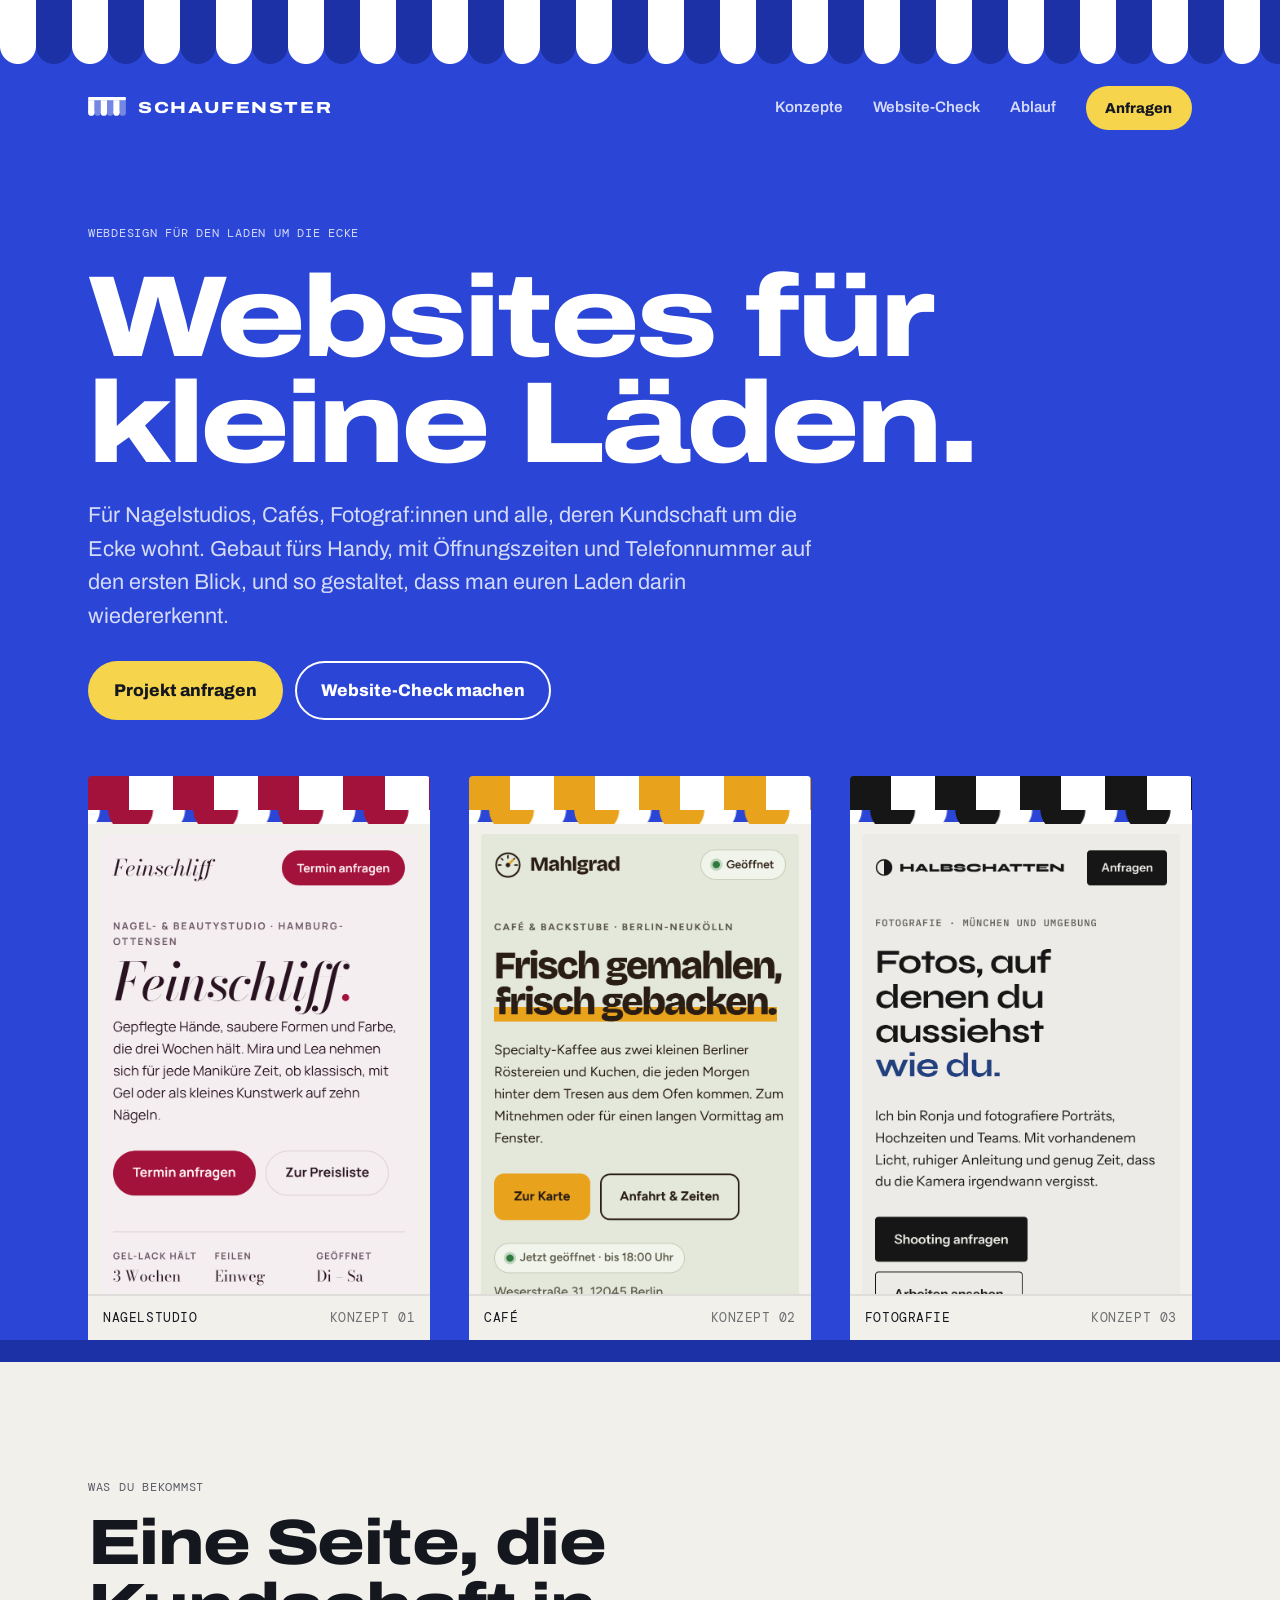
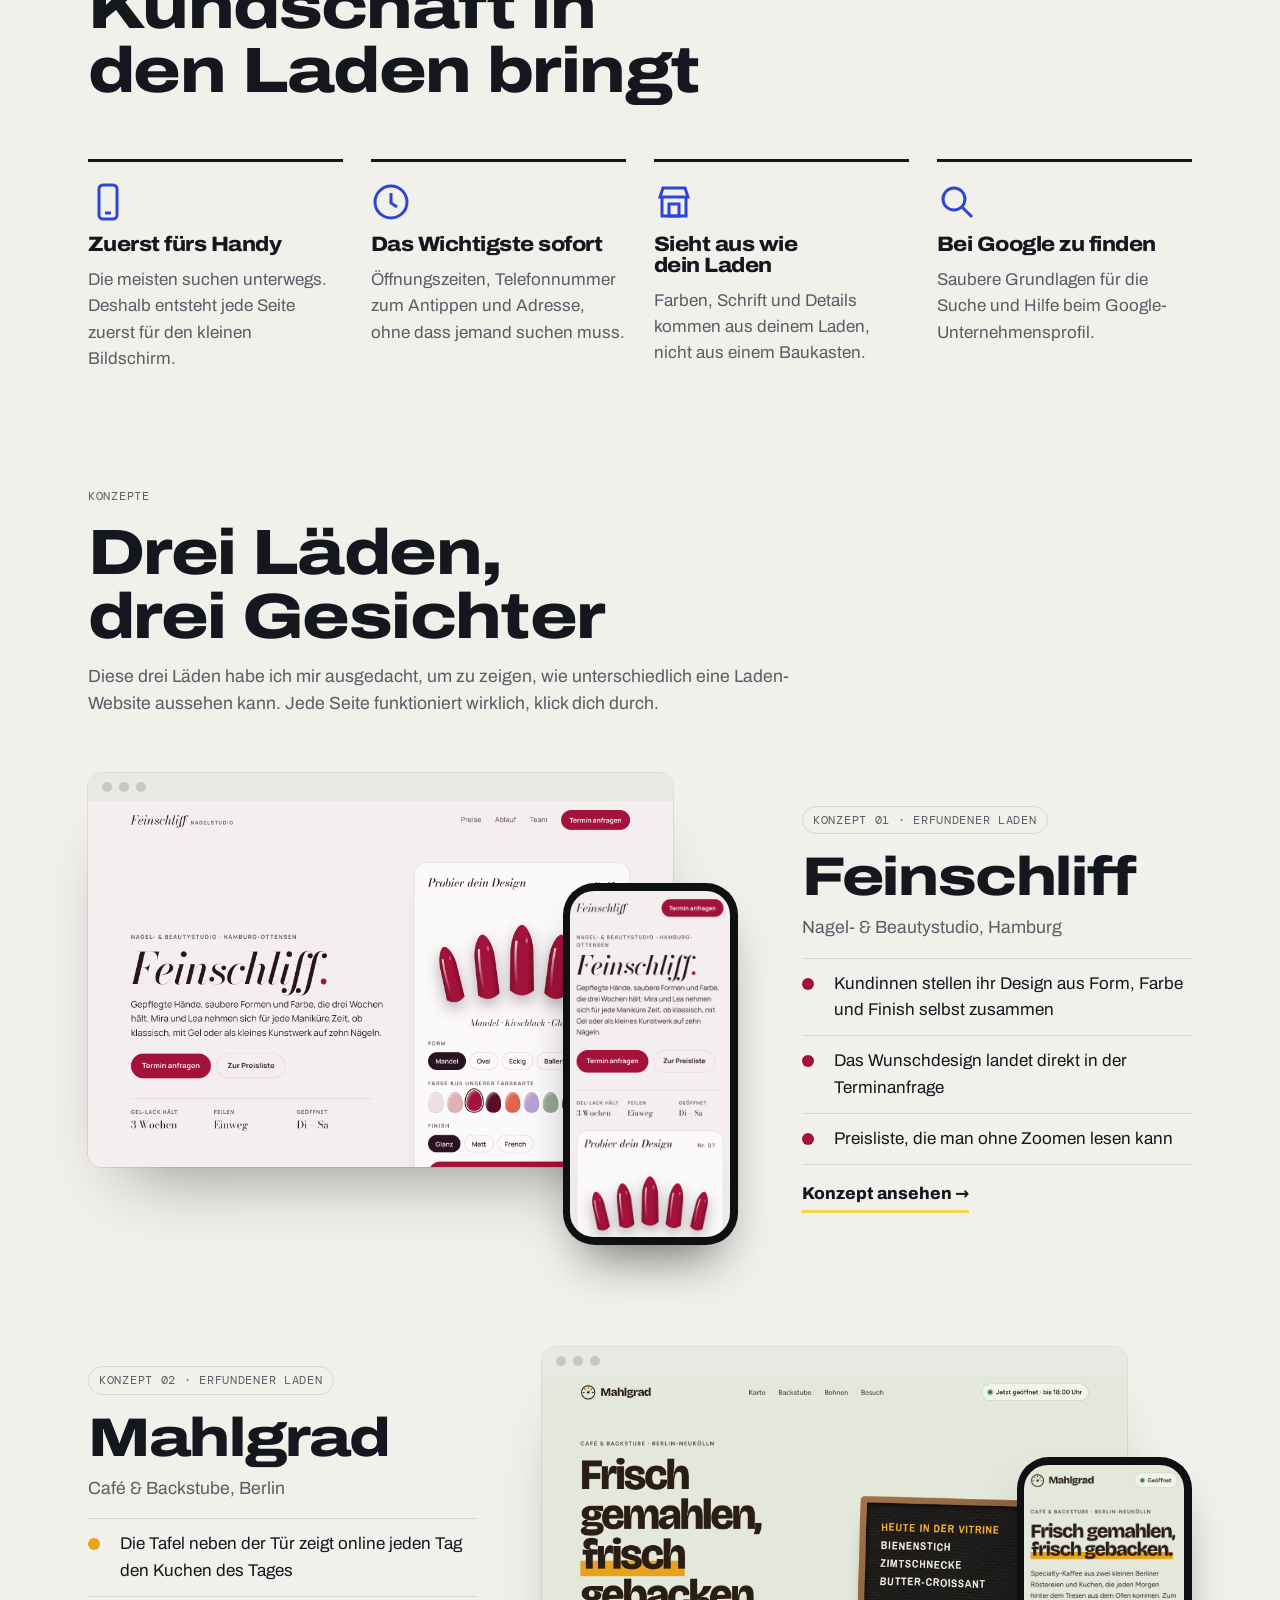
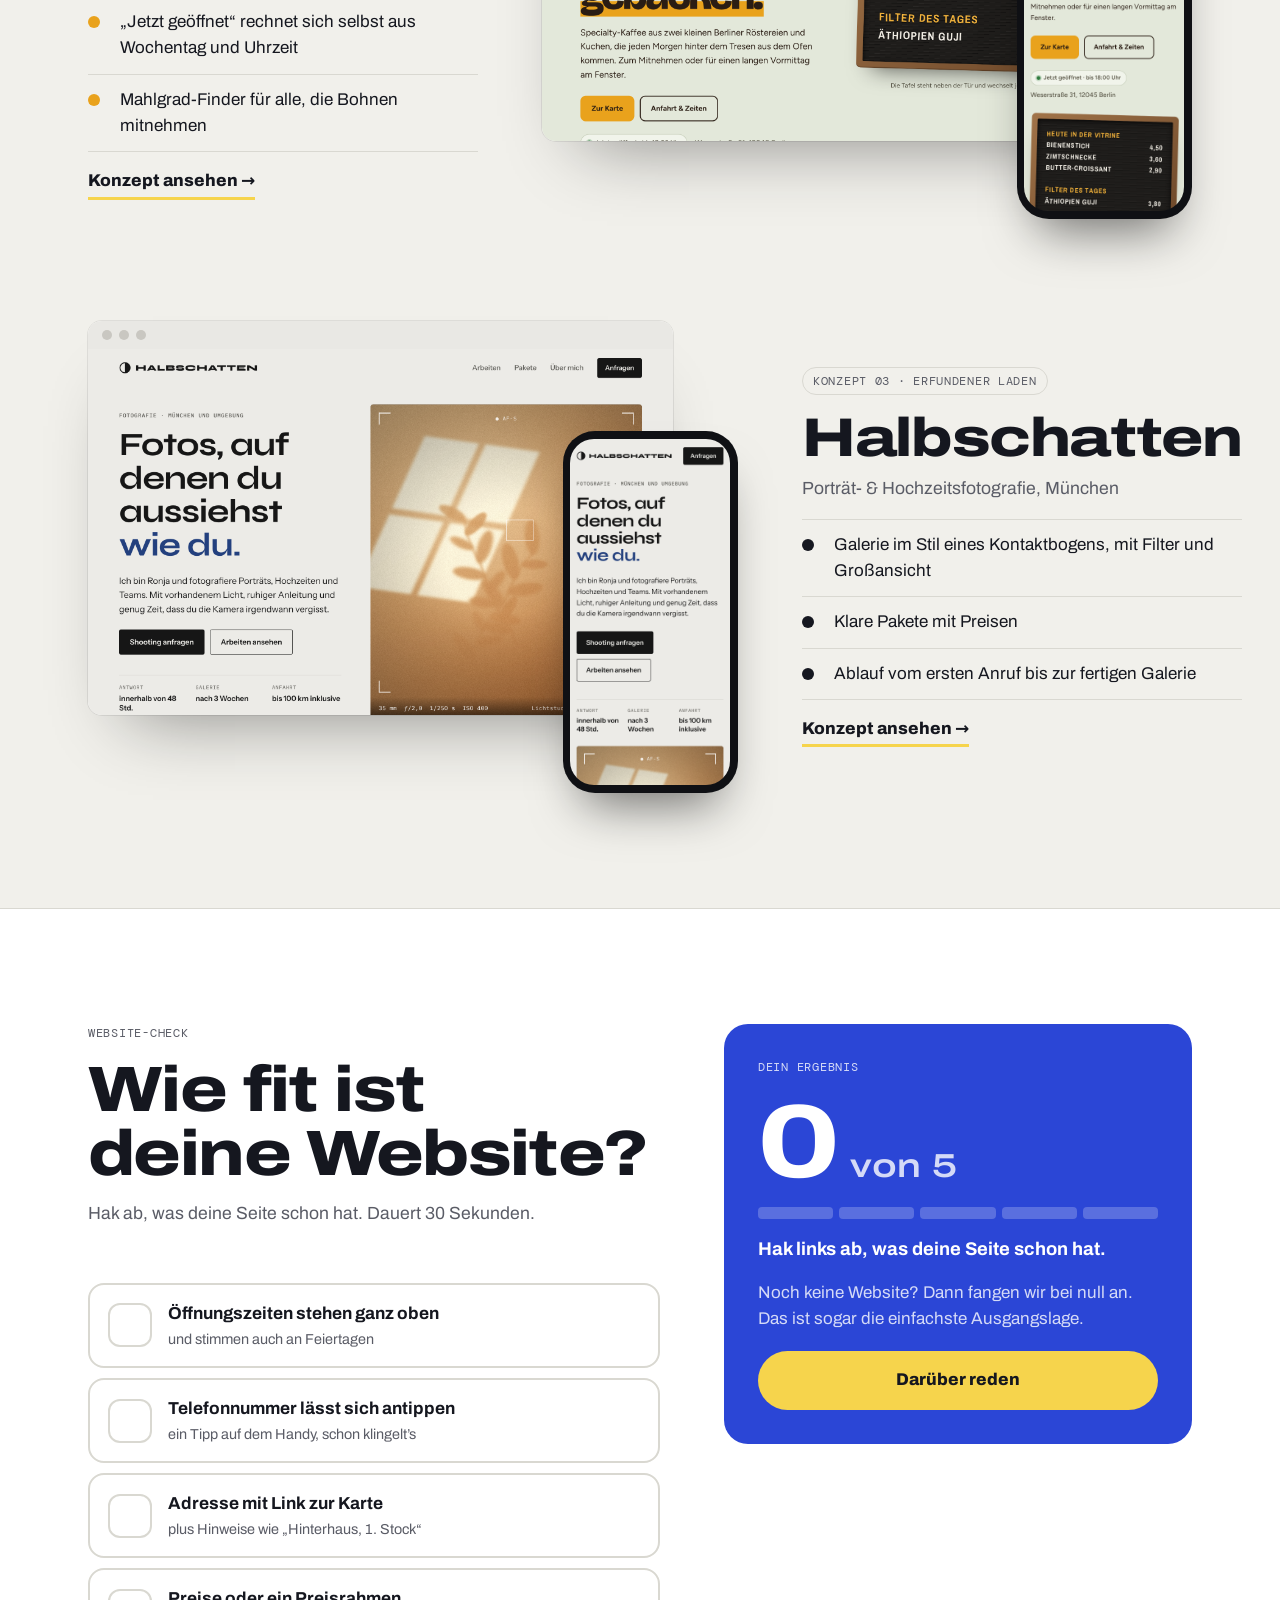
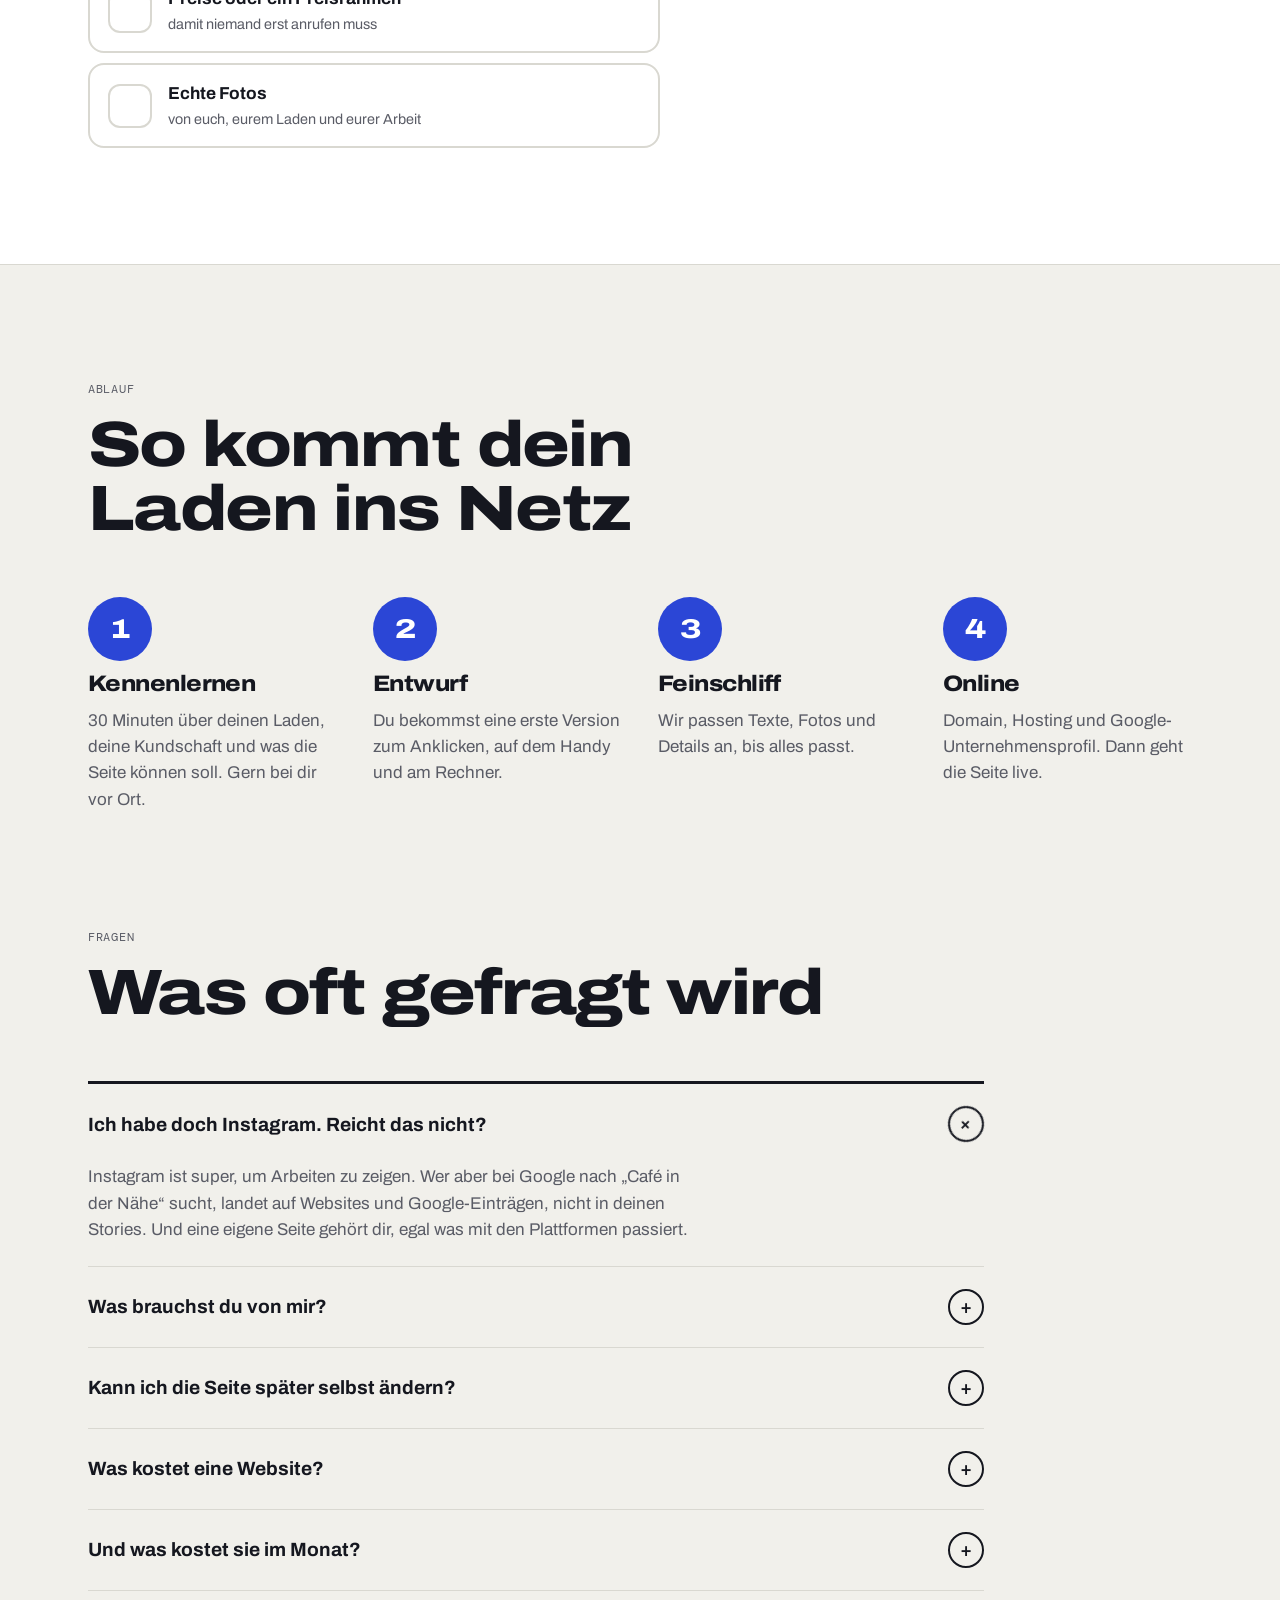
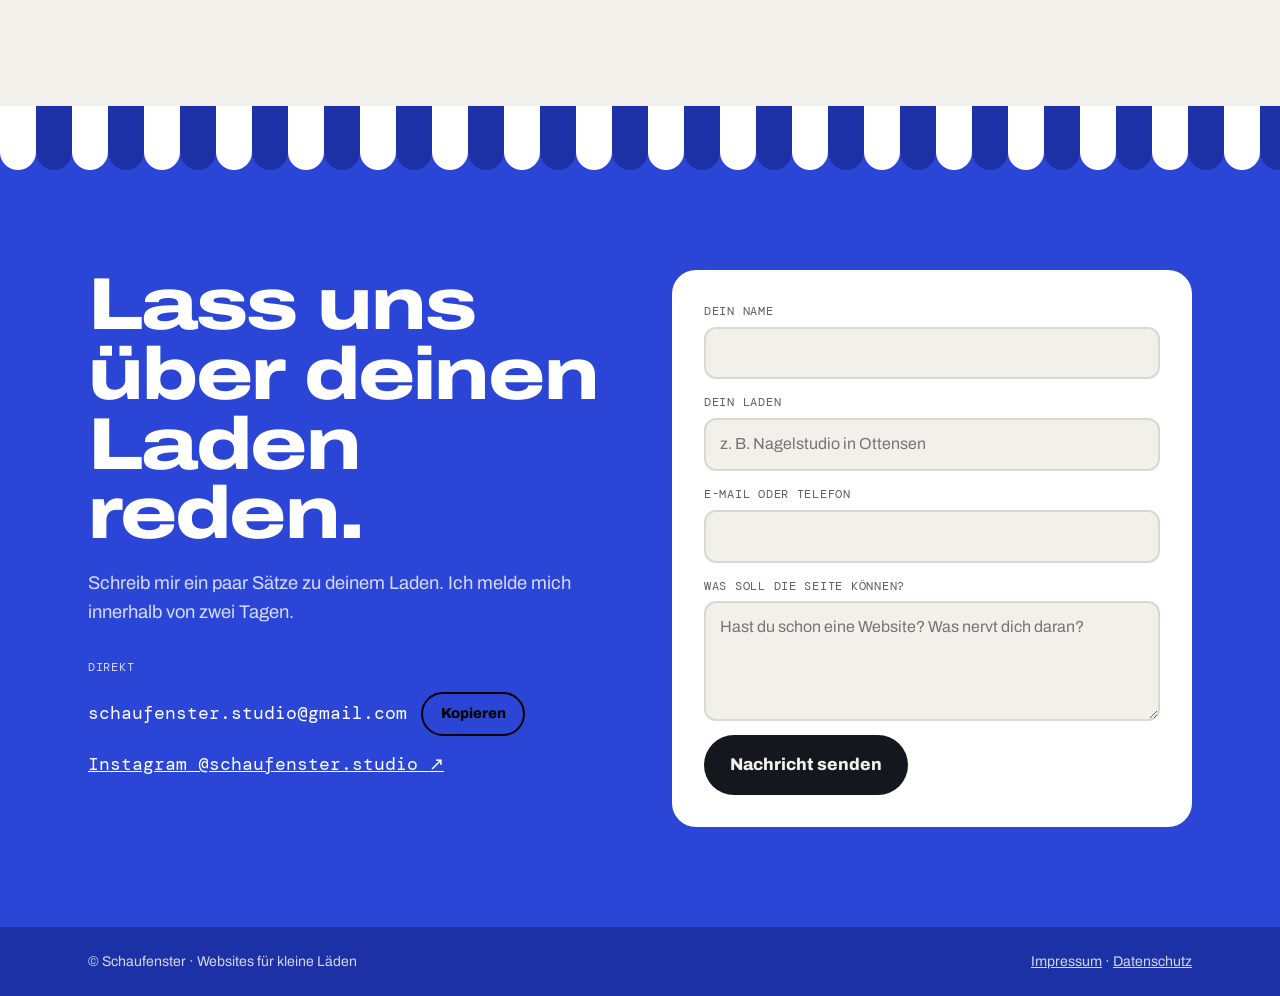
==== commit ea02569e: "Self-host fonts and add Impressum and privacy policy pages Fonts are now served locally instead of f" ====
--- a/websites/index.html
+++ b/websites/index.html
@@ -5,9 +5,7 @@
 <meta name="viewport" content="width=device-width, initial-scale=1, viewport-fit=cover">
 <title>Schaufenster Webdesign</title>
 <meta name="description" content="Schaufenster – Websites für Nagelstudios, Cafés, Fotograf:innen und alle Läden um die Ecke.">
-<link rel="preconnect" href="https://fonts.googleapis.com">
-<link rel="preconnect" href="https://fonts.gstatic.com" crossorigin>
-<link rel="stylesheet" href="https://fonts.googleapis.com/css2?family=Archivo:wdth,wght@62..125,100..900&family=DM+Mono:wght@400;500&display=swap">
+<link rel="stylesheet" href="fonts/schaufenster.css">
 <style>
 /* Layout: blaue Ladenstraße als Hero (drei Schaufenster mit den Konzepten), danach Papiergrund:
    Leistungen, Konzepte groß, Website-Check zum Abhaken, Ablauf, Fragen, blauer Kontaktblock. */
@@ -424,7 +422,7 @@
 <footer>
   <div class="wrap foot">
     <span>© Schaufenster · Websites für kleine Läden</span>
-    <span><a href="#impressum">Impressum</a> · <a href="#datenschutz">Datenschutz</a></span>
+    <span><a href="impressum/index.html">Impressum</a> · <a href="datenschutz/index.html">Datenschutz</a></span>
   </div>
 </footer>
 
--- a/websites/fonts/schaufenster.css
+++ b/websites/fonts/schaufenster.css
@@ -0,0 +1,56 @@
+/* latin-ext */
+@font-face {
+  font-family: 'Archivo';
+  font-style: normal;
+  font-weight: 100 900;
+  font-stretch: 62% 125%;
+  font-display: swap;
+  src: url(Archivo-fa83970370.woff2) format('woff2');
+  unicode-range: U+0100-02BA, U+02BD-02C5, U+02C7-02CC, U+02CE-02D7, U+02DD-02FF, U+0304, U+0308, U+0329, U+1D00-1DBF, U+1E00-1E9F, U+1EF2-1EFF, U+2020, U+20A0-20AB, U+20AD-20C4, U+2113, U+2C60-2C7F, U+A720-A7FF;
+}
+/* latin */
+@font-face {
+  font-family: 'Archivo';
+  font-style: normal;
+  font-weight: 100 900;
+  font-stretch: 62% 125%;
+  font-display: swap;
+  src: url(Archivo-4c18bbf266.woff2) format('woff2');
+  unicode-range: U+0000-00FF, U+0131, U+0152-0153, U+02BB-02BC, U+02C6, U+02DA, U+02DC, U+0304, U+0308, U+0329, U+2000-206F, U+20AC, U+2122, U+2191, U+2193, U+2212, U+2215, U+FEFF, U+FFFD;
+}
+/* latin-ext */
+@font-face {
+  font-family: 'DM Mono';
+  font-style: normal;
+  font-weight: 400;
+  font-display: swap;
+  src: url(DMMono-a175863f81.woff2) format('woff2');
+  unicode-range: U+0100-02BA, U+02BD-02C5, U+02C7-02CC, U+02CE-02D7, U+02DD-02FF, U+0304, U+0308, U+0329, U+1D00-1DBF, U+1E00-1E9F, U+1EF2-1EFF, U+2020, U+20A0-20AB, U+20AD-20C4, U+2113, U+2C60-2C7F, U+A720-A7FF;
+}
+/* latin */
+@font-face {
+  font-family: 'DM Mono';
+  font-style: normal;
+  font-weight: 400;
+  font-display: swap;
+  src: url(DMMono-9ad76cd05e.woff2) format('woff2');
+  unicode-range: U+0000-00FF, U+0131, U+0152-0153, U+02BB-02BC, U+02C6, U+02DA, U+02DC, U+0304, U+0308, U+0329, U+2000-206F, U+20AC, U+2122, U+2191, U+2193, U+2212, U+2215, U+FEFF, U+FFFD;
+}
+/* latin-ext */
+@font-face {
+  font-family: 'DM Mono';
+  font-style: normal;
+  font-weight: 500;
+  font-display: swap;
+  src: url(DMMono-6a59878c39.woff2) format('woff2');
+  unicode-range: U+0100-02BA, U+02BD-02C5, U+02C7-02CC, U+02CE-02D7, U+02DD-02FF, U+0304, U+0308, U+0329, U+1D00-1DBF, U+1E00-1E9F, U+1EF2-1EFF, U+2020, U+20A0-20AB, U+20AD-20C4, U+2113, U+2C60-2C7F, U+A720-A7FF;
+}
+/* latin */
+@font-face {
+  font-family: 'DM Mono';
+  font-style: normal;
+  font-weight: 500;
+  font-display: swap;
+  src: url(DMMono-36c1af8e59.woff2) format('woff2');
+  unicode-range: U+0000-00FF, U+0131, U+0152-0153, U+02BB-02BC, U+02C6, U+02DA, U+02DC, U+0304, U+0308, U+0329, U+2000-206F, U+20AC, U+2122, U+2191, U+2193, U+2212, U+2215, U+FEFF, U+FFFD;
+}
